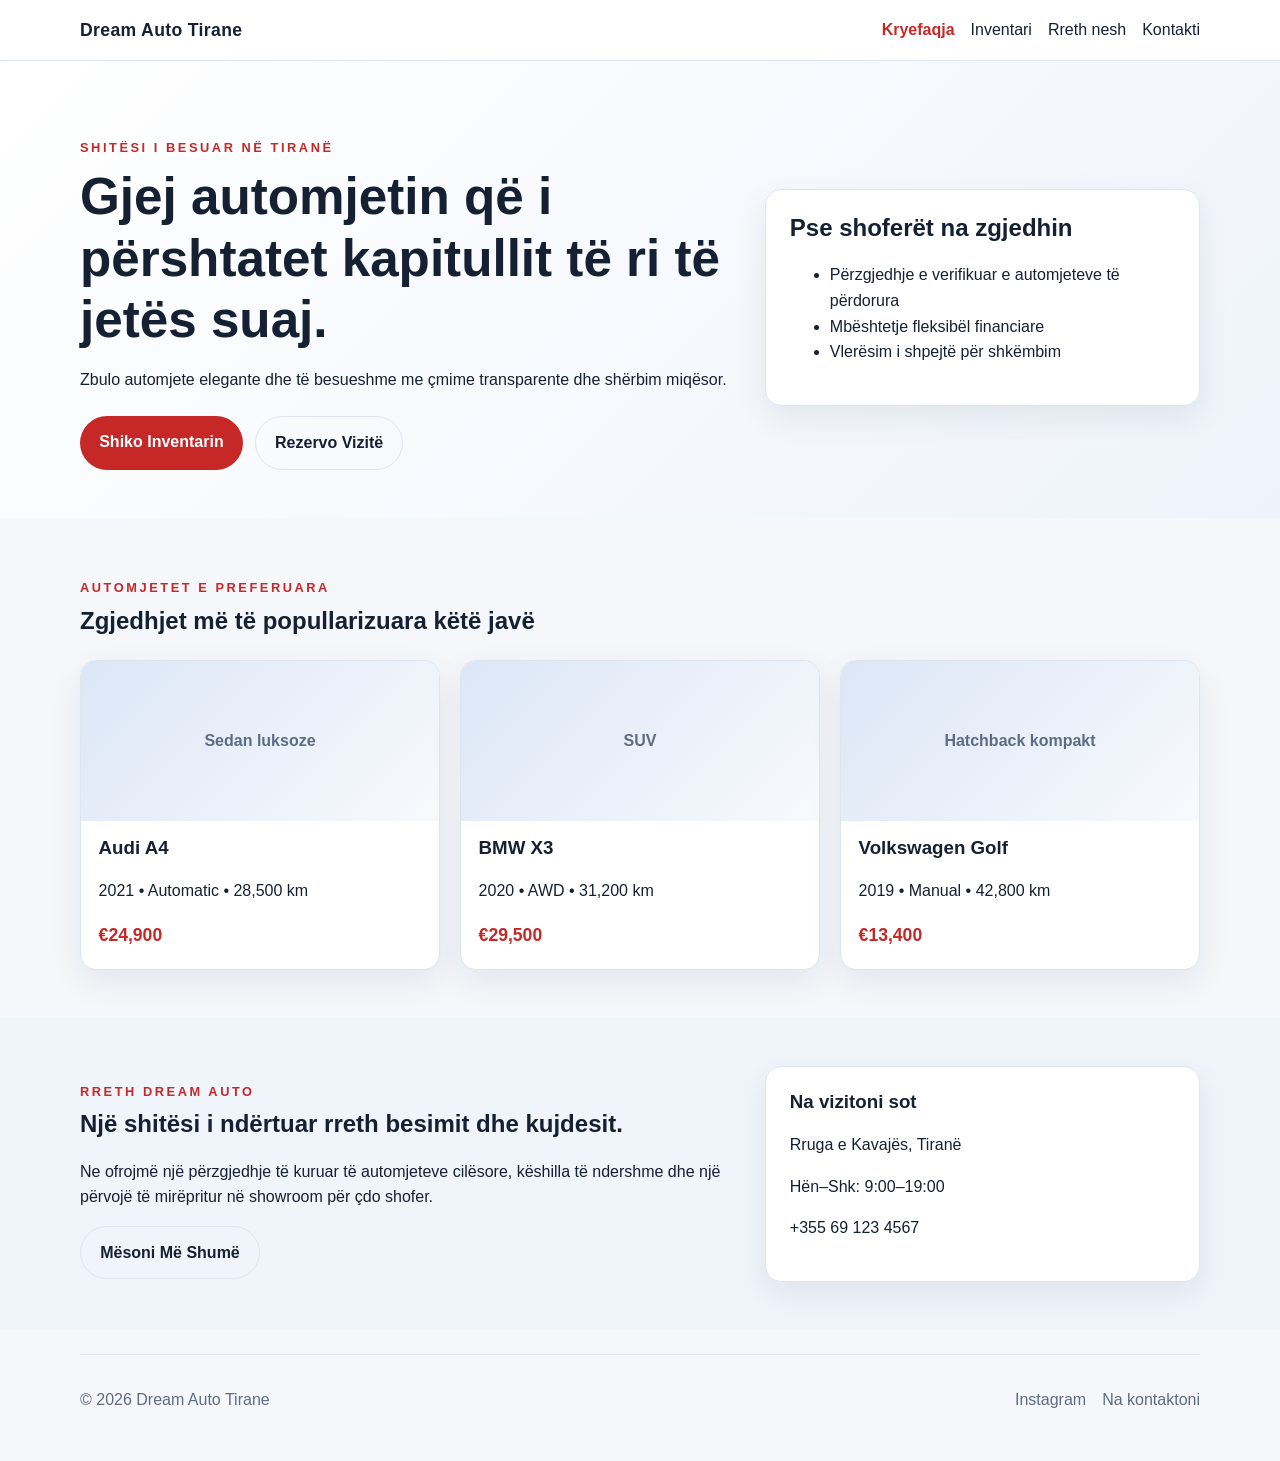
==== index.html @ b2a0489d "initial changes" ====
<!DOCTYPE html>
<html lang="sq">
  <head>
    <meta charset="UTF-8" />
    <meta name="viewport" content="width=device-width, initial-scale=1.0" />
    <meta
      name="description"
      content="Dream Auto Tirane ofron automjete premium të përdorura me një përvojë blerjeje të rafinuar."
    />
    <title>Dream Auto Tirane | Automjete Premium</title>
    <link rel="stylesheet" href="./css/style.css" />
  </head>
  <body>
    <header class="site-header">
      <div class="container nav-bar">
        <a class="brand" href="./index.html">Dream Auto Tirane</a>
        <button class="nav-toggle" aria-expanded="false" aria-controls="site-nav">
          <span></span>
          <span></span>
          <span></span>
          <span class="sr-only">Shfaq/Fshih navigacionin</span>
        </button>
        <nav id="site-nav" class="site-nav" aria-label="Navigimi kryesor">
          <a href="./index.html" class="active">Kryefaqja</a>
          <a href="./inventory.html">Inventari</a>
          <a href="./about.html">Rreth nesh</a>
          <a href="./contact.html">Kontakti</a>
        </nav>
      </div>
    </header>

    <main>
      <section class="hero">
        <div class="container hero-content">
          <div>
            <p class="eyebrow">Shitësi i besuar në Tiranë</p>
            <h1>Gjej automjetin që i përshtatet kapitullit të ri të jetës suaj.</h1>
            <p>
              Zbulo automjete elegante dhe të besueshme me çmime transparente dhe shërbim miqësor.
            </p>
            <div class="hero-actions">
              <a class="button primary" href="./inventory.html">Shiko Inventarin</a>
              <a class="button secondary" href="./contact.html">Rezervo Vizitë</a>
            </div>
          </div>
          <div class="hero-card" aria-label="Pikat kryesore të shitësit">
            <h2>Pse shoferët na zgjedhin</h2>
            <ul>
              <li>Përzgjedhje e verifikuar e automjeteve të përdorura</li>
              <li>Mbështetje fleksibël financiare</li>
              <li>Vlerësim i shpejtë për shkëmbim</li>
            </ul>
          </div>
        </div>
      </section>

      <section class="section">
        <div class="container">
          <div class="section-heading">
            <p class="eyebrow">Automjetet e preferuara</p>
            <h2>Zgjedhjet më të popullarizuara këtë javë</h2>
          </div>
          <div class="card-grid">
            <article class="card">
              <div class="vehicle-image placeholder">Sedan luksoze</div>
              <div class="card-body">
                <h3>Audi A4</h3>
                <p>2021 • Automatic • 28,500 km</p>
                <p class="price">€24,900</p>
              </div>
            </article>
            <article class="card">
              <div class="vehicle-image placeholder">SUV</div>
              <div class="card-body">
                <h3>BMW X3</h3>
                <p>2020 • AWD • 31,200 km</p>
                <p class="price">€29,500</p>
              </div>
            </article>
            <article class="card">
              <div class="vehicle-image placeholder">Hatchback kompakt</div>
              <div class="card-body">
                <h3>Volkswagen Golf</h3>
                <p>2019 • Manual • 42,800 km</p>
                <p class="price">€13,400</p>
              </div>
            </article>
          </div>
        </div>
      </section>

      <section class="section alt">
        <div class="container split-layout">
          <div>
            <p class="eyebrow">Rreth Dream Auto</p>
            <h2>Një shitësi i ndërtuar rreth besimit dhe kujdesit.</h2>
            <p>
              Ne ofrojmë një përzgjedhje të kuruar të automjeteve cilësore, këshilla të ndershme dhe një përvojë të mirëpritur në showroom për çdo shofer.
            </p>
            <a class="button secondary" href="./about.html">Mësoni Më Shumë</a>
          </div>
          <div class="info-panel">
            <h3>Na vizitoni sot</h3>
            <p>Rruga e Kavajës, Tiranë</p>
            <p>Hën–Shk: 9:00–19:00</p>
            <p>+355 69 123 4567</p>
          </div>
        </div>
      </section>
    </main>

    <footer class="site-footer">
      <div class="container footer-content">
        <p>© 2026 Dream Auto Tirane</p>
        <div class="footer-links">
          <a href="https://www.instagram.com/dreamautotirane/" target="_blank" rel="noreferrer">Instagram</a>
          <a href="./contact.html">Na kontaktoni</a>
        </div>
      </div>
    </footer>

    <script src="./js/main.js"></script>
  </body>
</html>
---- css/style.css ----
:root {
  --color-bg: #f5f7fb;
  --color-surface: #ffffff;
  --color-text: #162033;
  --color-muted: #5e6b84;
  --color-accent: #c62828;
  --color-accent-dark: #9b1c1c;
  --color-border: #dfe5ef;
  --radius: 16px;
  --shadow: 0 12px 32px rgba(22, 32, 51, 0.08);
}

* {
  box-sizing: border-box;
}

body {
  margin: 0;
  font-family: Inter, "Segoe UI", Roboto, Arial, sans-serif;
  line-height: 1.6;
  color: var(--color-text);
  background: var(--color-bg);
}

a {
  color: inherit;
  text-decoration: none;
}

img {
  max-width: 100%;
  display: block;
}

.container {
  width: min(1120px, calc(100% - 2rem));
  margin: 0 auto;
}

.site-header {
  background: var(--color-surface);
  border-bottom: 1px solid var(--color-border);
  position: sticky;
  top: 0;
  z-index: 10;
}

.nav-bar {
  display: flex;
  align-items: center;
  justify-content: space-between;
  padding: 1rem 0;
  gap: 1rem;
}

.brand {
  font-weight: 700;
  font-size: 1.1rem;
  letter-spacing: 0.02em;
}

.nav-toggle {
  border: none;
  background: transparent;
  display: flex;
  flex-direction: column;
  gap: 0.25rem;
  padding: 0.25rem;
  cursor: pointer;
}

.nav-toggle span {
  width: 24px;
  height: 2px;
  background: var(--color-text);
}

.site-nav {
  display: none;
  flex-direction: column;
  gap: 0.75rem;
  position: absolute;
  top: 100%;
  right: 1rem;
  background: var(--color-surface);
  padding: 1rem;
  border: 1px solid var(--color-border);
  border-radius: var(--radius);
  box-shadow: var(--shadow);
}

.site-nav.open {
  display: flex;
}

.site-nav a.active {
  color: var(--color-accent);
  font-weight: 600;
}

.hero {
  padding: 4rem 0 3rem;
  background: linear-gradient(135deg, #ffffff 0%, #eef3fb 100%);
}

.hero-content,
.split-layout,
.about-layout,
.contact-layout {
  display: grid;
  gap: 2rem;
}

.eyebrow {
  text-transform: uppercase;
  letter-spacing: 0.2em;
  font-size: 0.8rem;
  color: var(--color-accent);
  font-weight: 700;
  margin-bottom: 0.5rem;
}

h1,
h2,
h3 {
  line-height: 1.2;
  margin-top: 0;
}

.hero h1 {
  font-size: clamp(2rem, 4vw, 3.2rem);
  margin-bottom: 1rem;
}

.hero-actions {
  display: flex;
  flex-wrap: wrap;
  gap: 0.75rem;
  margin-top: 1.5rem;
}

.button {
  display: inline-block;
  padding: 0.8rem 1.2rem;
  border-radius: 999px;
  font-weight: 600;
  transition: background 0.2s ease;
}

.button.primary {
  background: var(--color-accent);
  color: #fff;
}

.button.primary:hover,
.button.primary:focus-visible {
  background: var(--color-accent-dark);
}

.button.secondary {
  background: transparent;
  border: 1px solid var(--color-border);
}

.hero-card,
.info-panel,
.contact-form,
.card {
  background: var(--color-surface);
  border: 1px solid var(--color-border);
  border-radius: var(--radius);
  box-shadow: var(--shadow);
}

.hero-card {
  padding: 1.5rem;
}

.section {
  padding: 3rem 0;
}

.section.alt {
  background: #f0f4fb;
}

.section-heading {
  margin-bottom: 1.5rem;
}

.card-grid {
  display: grid;
  gap: 1.25rem;
}

.card {
  overflow: hidden;
}

.vehicle-image {
  min-height: 160px;
  display: grid;
  place-items: center;
  background: linear-gradient(135deg, #dce6f6, #f7fafd);
  color: var(--color-muted);
  font-weight: 600;
}

.card-body {
  padding: 1rem 1.1rem 1.25rem;
}

.price {
  font-size: 1.1rem;
  font-weight: 700;
  color: var(--color-accent);
  margin-bottom: 0;
}

.info-panel {
  padding: 1.5rem;
}

.contact-form {
  display: flex;
  flex-direction: column;
  gap: 0.7rem;
  padding: 1.25rem;
}

.contact-form input,
.contact-form textarea {
  padding: 0.8rem 0.9rem;
  border: 1px solid var(--color-border);
  border-radius: 10px;
  font: inherit;
}

.contact-form input:focus,
.contact-form textarea:focus {
  outline: 2px solid rgba(198, 40, 40, 0.2);
  border-color: var(--color-accent);
}

.form-status {
  min-height: 1.4rem;
  color: var(--color-accent);
  font-weight: 600;
}

.site-footer {
  padding: 1.5rem 0 2rem;
  color: var(--color-muted);
}

.footer-content {
  display: flex;
  justify-content: space-between;
  gap: 1rem;
  align-items: center;
  border-top: 1px solid var(--color-border);
  padding-top: 1rem;
}

.footer-links {
  display: flex;
  gap: 1rem;
  flex-wrap: wrap;
}

.sr-only {
  position: absolute;
  width: 1px;
  height: 1px;
  padding: 0;
  margin: -1px;
  overflow: hidden;
  clip: rect(0, 0, 0, 0);
  white-space: nowrap;
  border: 0;
}

@media (min-width: 700px) {
  .site-nav {
    display: flex;
    position: static;
    flex-direction: row;
    gap: 1rem;
    padding: 0;
    background: transparent;
    border: 0;
    box-shadow: none;
  }

  .nav-toggle {
    display: none;
  }

  .card-grid {
    grid-template-columns: repeat(2, minmax(0, 1fr));
  }

  .hero-content,
  .split-layout,
  .about-layout,
  .contact-layout {
    grid-template-columns: 1.2fr 0.8fr;
    align-items: center;
  }
}

@media (min-width: 960px) {
  .card-grid {
    grid-template-columns: repeat(3, minmax(0, 1fr));
  }
}
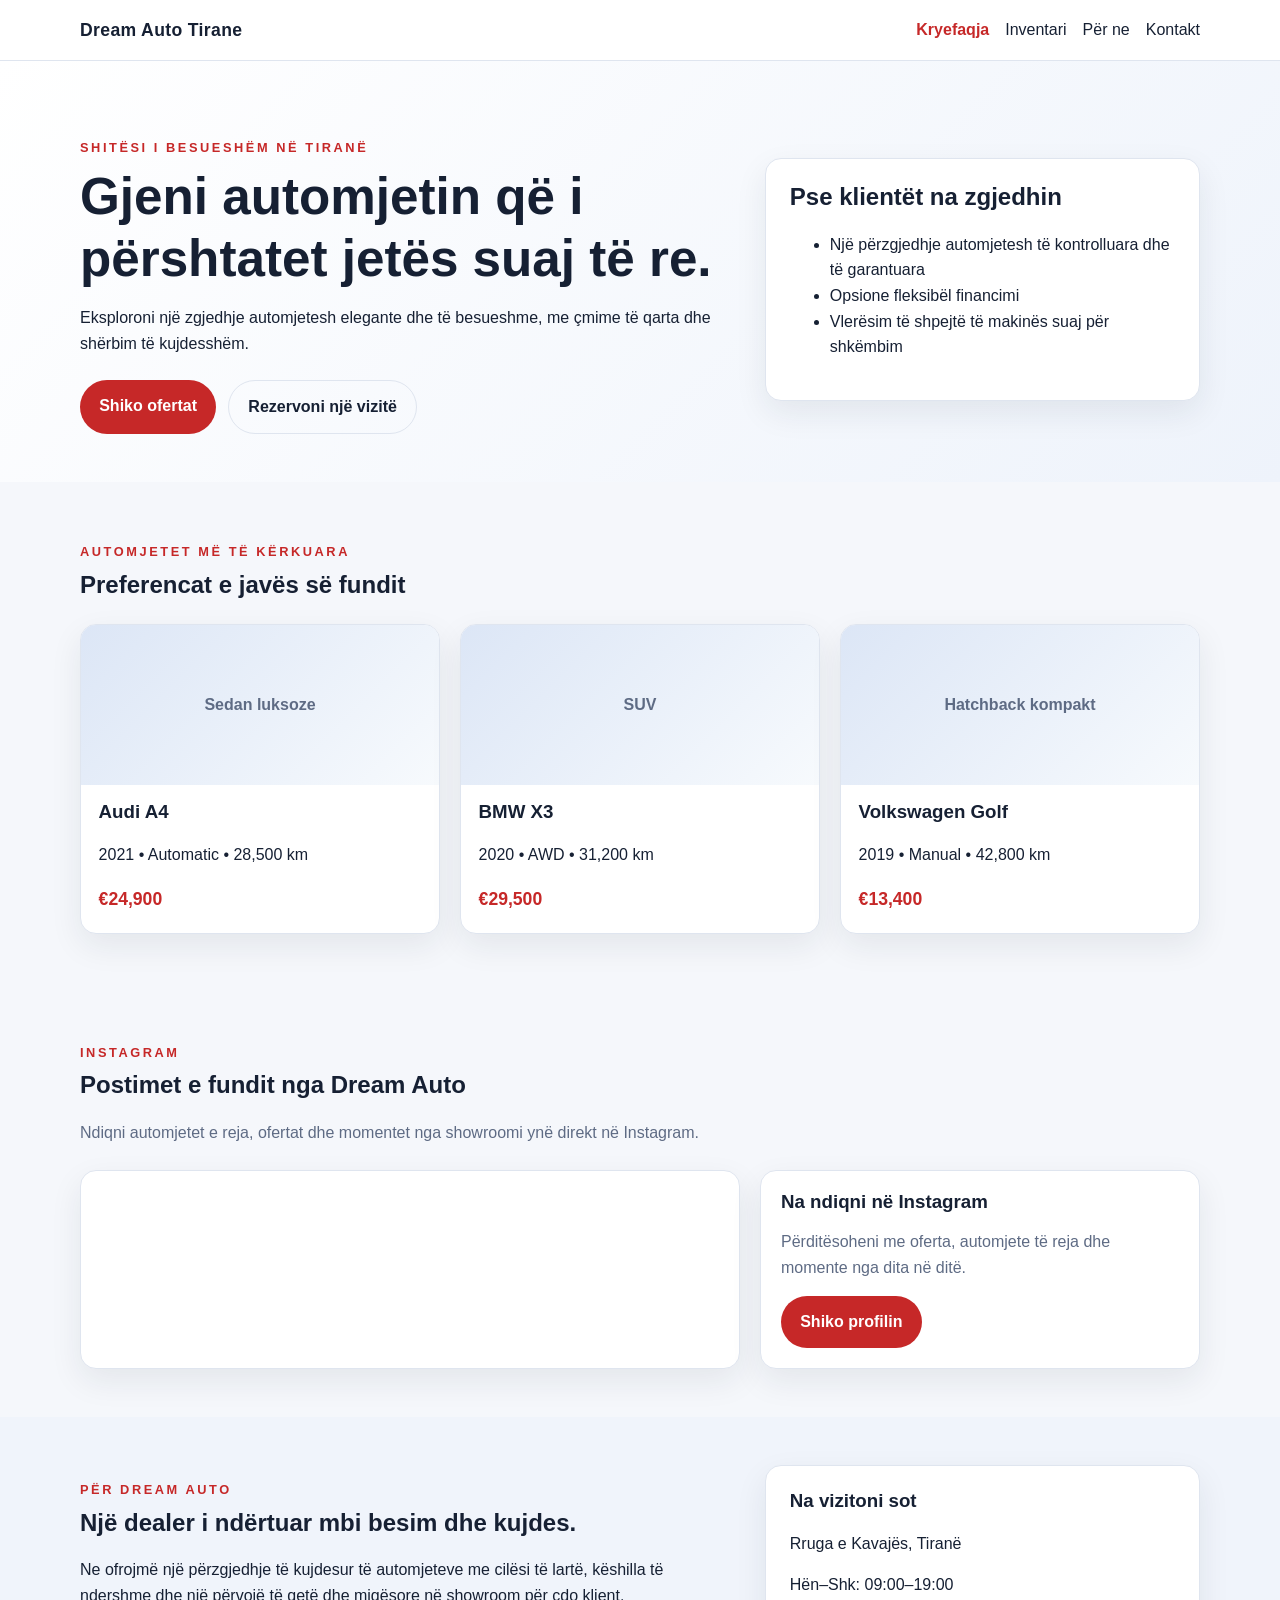
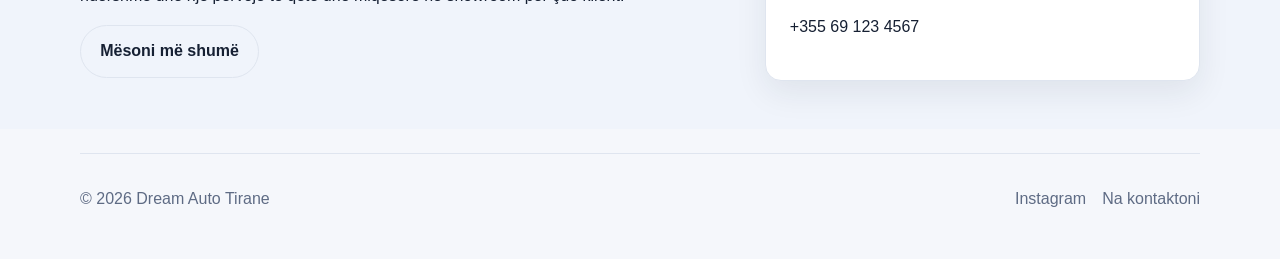
==== commit f576f501: "more organic language" ====
--- a/index.html
+++ b/index.html
@@ -5,7 +5,7 @@
     <meta name="viewport" content="width=device-width, initial-scale=1.0" />
     <meta
       name="description"
-      content="Dream Auto Tirane ofron automjete premium të përdorura me një përvojë blerjeje të rafinuar."
+      content="Dream Auto Tirane ofron automjete premium të përdorura me një përvojë blerjeje të qetë, të sigurt dhe të besueshme."
     />
     <title>Dream Auto Tirane | Automjete Premium</title>
     <link rel="stylesheet" href="./css/style.css" />
@@ -23,8 +23,8 @@
         <nav id="site-nav" class="site-nav" aria-label="Navigimi kryesor">
           <a href="./index.html" class="active">Kryefaqja</a>
           <a href="./inventory.html">Inventari</a>
-          <a href="./about.html">Rreth nesh</a>
-          <a href="./contact.html">Kontakti</a>
+          <a href="./about.html">Për ne</a>
+          <a href="./contact.html">Kontakt</a>
         </nav>
       </div>
     </header>
@@ -33,22 +33,22 @@
       <section class="hero">
         <div class="container hero-content">
           <div>
-            <p class="eyebrow">Shitësi i besuar në Tiranë</p>
-            <h1>Gjej automjetin që i përshtatet kapitullit të ri të jetës suaj.</h1>
+            <p class="eyebrow">Shitësi i besueshëm në Tiranë</p>
+            <h1>Gjeni automjetin që i përshtatet jetës suaj të re.</h1>
             <p>
-              Zbulo automjete elegante dhe të besueshme me çmime transparente dhe shërbim miqësor.
+              Eksploroni një zgjedhje automjetesh elegante dhe të besueshme, me çmime të qarta dhe shërbim të kujdesshëm.
             </p>
             <div class="hero-actions">
-              <a class="button primary" href="./inventory.html">Shiko Inventarin</a>
-              <a class="button secondary" href="./contact.html">Rezervo Vizitë</a>
+              <a class="button primary" href="./inventory.html">Shiko ofertat</a>
+              <a class="button secondary" href="./contact.html">Rezervoni një vizitë</a>
             </div>
           </div>
           <div class="hero-card" aria-label="Pikat kryesore të shitësit">
-            <h2>Pse shoferët na zgjedhin</h2>
+            <h2>Pse klientët na zgjedhin</h2>
             <ul>
-              <li>Përzgjedhje e verifikuar e automjeteve të përdorura</li>
-              <li>Mbështetje fleksibël financiare</li>
-              <li>Vlerësim i shpejtë për shkëmbim</li>
+              <li>Një përzgjedhje automjetesh të kontrolluara dhe të garantuara</li>
+              <li>Opsione fleksibël financimi</li>
+              <li>Vlerësim të shpejtë të makinës suaj për shkëmbim</li>
             </ul>
           </div>
         </div>
@@ -57,8 +57,8 @@
       <section class="section">
         <div class="container">
           <div class="section-heading">
-            <p class="eyebrow">Automjetet e preferuara</p>
-            <h2>Zgjedhjet më të popullarizuara këtë javë</h2>
+            <p class="eyebrow">Automjetet më të kërkuara</p>
+            <h2>Preferencat e javës së fundit</h2>
           </div>
           <div class="card-grid">
             <article class="card">
@@ -89,20 +89,48 @@
         </div>
       </section>
 
+      <section class="section">
+        <div class="container">
+          <div class="section-heading">
+            <p class="eyebrow">Instagram</p>
+            <h2>Postimet e fundit nga Dream Auto</h2>
+            <p class="section-description">
+              Ndiqni automjetet e reja, ofertat dhe momentet nga showroomi ynë direkt në Instagram.
+            </p>
+          </div>
+          <div class="instagram-grid">
+            <div class="instagram-embed-card">
+              <blockquote
+                class="instagram-media"
+                data-instgrm-permalink="https://www.instagram.com/dreamautotirane/"
+                data-instgrm-version="14"
+              ></blockquote>
+            </div>
+            <div class="instagram-link-card">
+              <h3>Na ndiqni në Instagram</h3>
+              <p>Përditësoheni me oferta, automjete të reja dhe momente nga dita në ditë.</p>
+              <a class="button primary" href="https://www.instagram.com/dreamautotirane/" target="_blank" rel="noreferrer">
+                Shiko profilin
+              </a>
+            </div>
+          </div>
+        </div>
+      </section>
+
       <section class="section alt">
         <div class="container split-layout">
           <div>
-            <p class="eyebrow">Rreth Dream Auto</p>
-            <h2>Një shitësi i ndërtuar rreth besimit dhe kujdesit.</h2>
+            <p class="eyebrow">Për Dream Auto</p>
+            <h2>Një dealer i ndërtuar mbi besim dhe kujdes.</h2>
             <p>
-              Ne ofrojmë një përzgjedhje të kuruar të automjeteve cilësore, këshilla të ndershme dhe një përvojë të mirëpritur në showroom për çdo shofer.
+              Ne ofrojmë një përzgjedhje të kujdesur të automjeteve me cilësi të lartë, këshilla të ndershme dhe një përvojë të qetë dhe miqësore në showroom për çdo klient.
             </p>
-            <a class="button secondary" href="./about.html">Mësoni Më Shumë</a>
+            <a class="button secondary" href="./about.html">Mësoni më shumë</a>
           </div>
           <div class="info-panel">
             <h3>Na vizitoni sot</h3>
             <p>Rruga e Kavajës, Tiranë</p>
-            <p>Hën–Shk: 9:00–19:00</p>
+            <p>Hën–Shk: 09:00–19:00</p>
             <p>+355 69 123 4567</p>
           </div>
         </div>
@@ -120,5 +148,6 @@
     </footer>
 
     <script src="./js/main.js"></script>
+    <script async src="https://www.instagram.com/embed.js"></script>
   </body>
 </html>
--- a/css/style.css
+++ b/css/style.css
@@ -188,6 +188,11 @@
   margin-bottom: 1.5rem;
 }
 
+.section-description {
+  color: var(--color-muted);
+  max-width: 720px;
+}
+
 .card-grid {
   display: grid;
   gap: 1.25rem;
@@ -219,6 +224,30 @@
 
 .info-panel {
   padding: 1.5rem;
+}
+
+.instagram-grid {
+  display: grid;
+  gap: 1.25rem;
+  align-items: start;
+}
+
+.instagram-embed-card,
+.instagram-link-card {
+  background: var(--color-surface);
+  border: 1px solid var(--color-border);
+  border-radius: var(--radius);
+  box-shadow: var(--shadow);
+  padding: 1.25rem;
+}
+
+.instagram-link-card h3 {
+  margin-bottom: 0.5rem;
+}
+
+.instagram-link-card p {
+  color: var(--color-muted);
+  margin-bottom: 1rem;
 }
 
 .contact-form {
@@ -307,6 +336,11 @@
     grid-template-columns: 1.2fr 0.8fr;
     align-items: center;
   }
+
+  .instagram-grid {
+    grid-template-columns: 1.2fr 0.8fr;
+    align-items: stretch;
+  }
 }
 
 @media (min-width: 960px) {
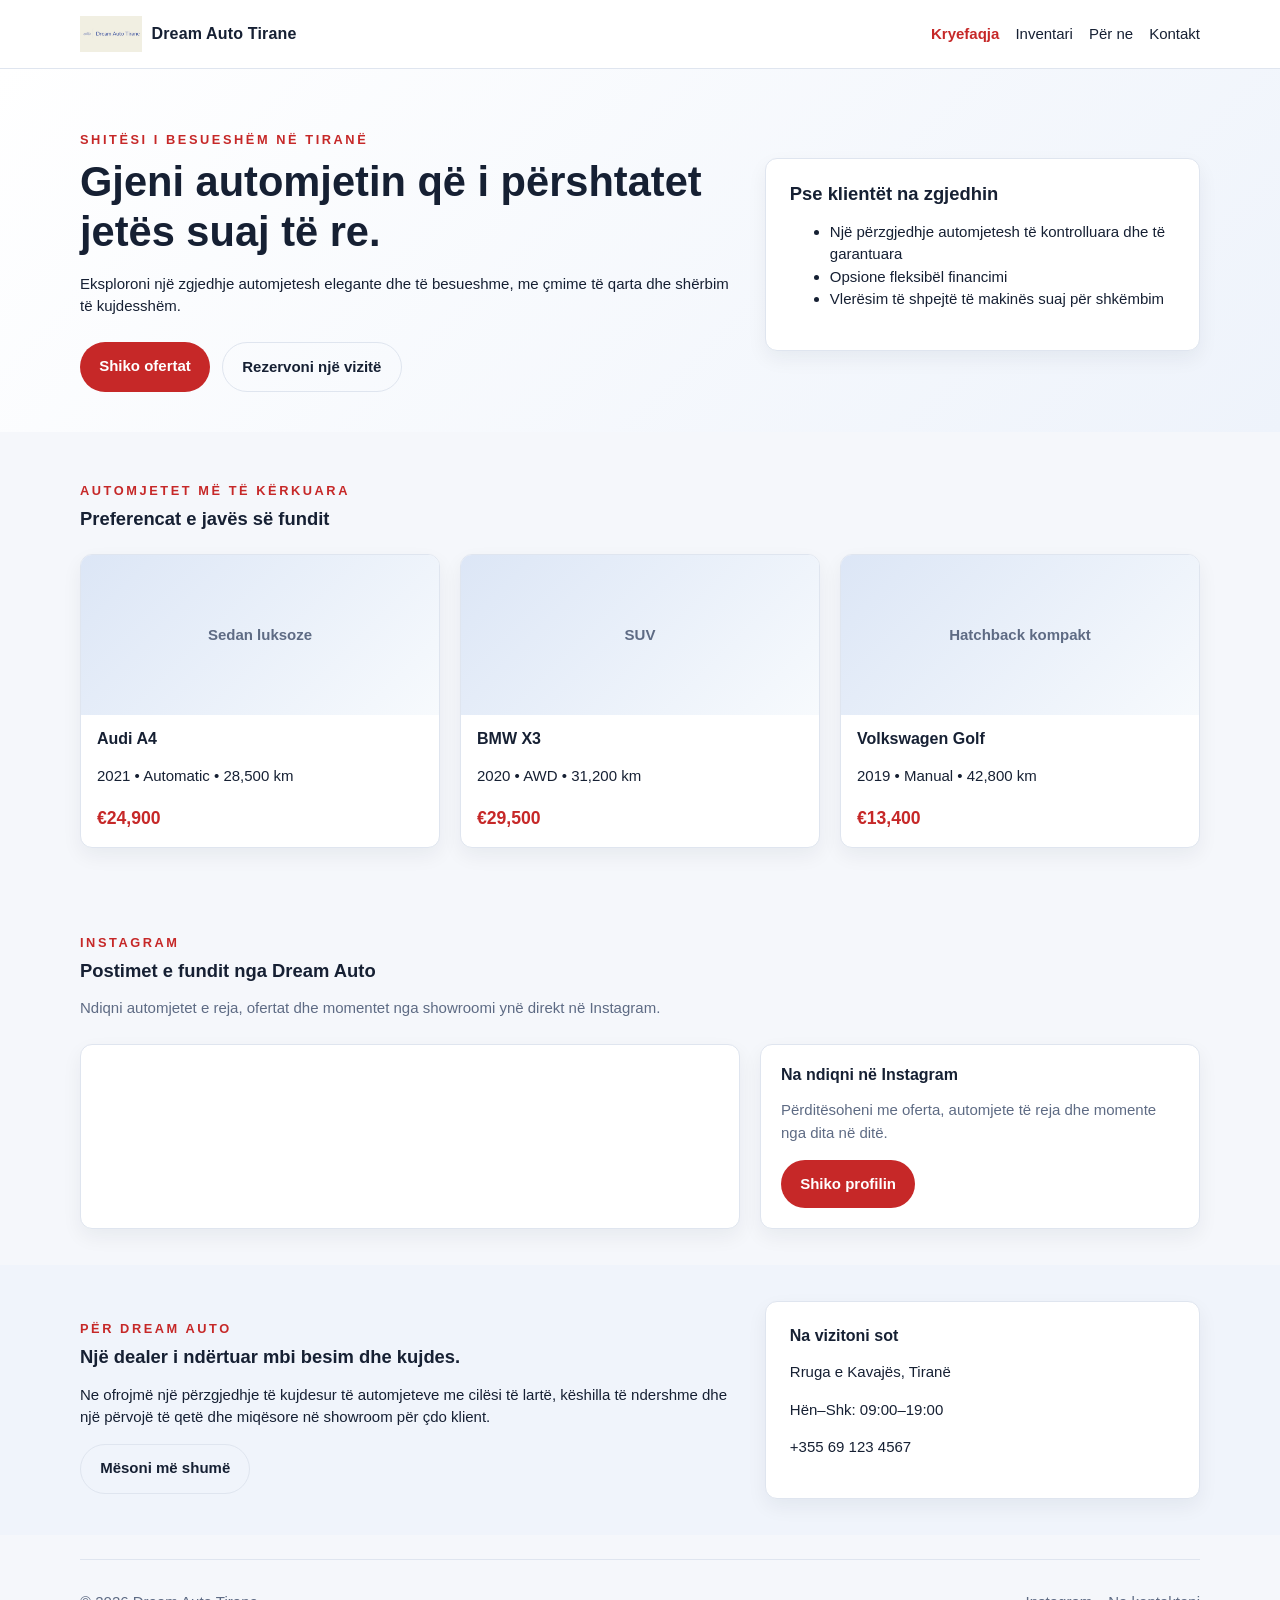
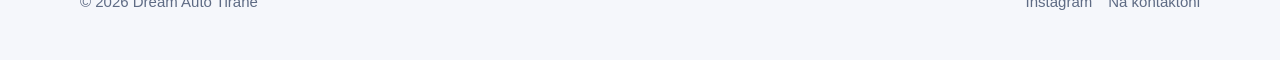
==== commit e42ab3ee: "logo change" ====
--- a/index.html
+++ b/index.html
@@ -13,7 +13,10 @@
   <body>
     <header class="site-header">
       <div class="container nav-bar">
-        <a class="brand" href="./index.html">Dream Auto Tirane</a>
+        <a class="brand" href="./index.html">
+          <img src="./images/logo.jpg" alt="Dream Auto Tirane logo" class="logo" />
+          <span class="brand-text">Dream Auto Tirane</span>
+        </a>
         <button class="nav-toggle" aria-expanded="false" aria-controls="site-nav">
           <span></span>
           <span></span>
--- a/css/style.css
+++ b/css/style.css
@@ -6,8 +6,8 @@
   --color-accent: #c62828;
   --color-accent-dark: #9b1c1c;
   --color-border: #dfe5ef;
-  --radius: 16px;
-  --shadow: 0 12px 32px rgba(22, 32, 51, 0.08);
+  --radius: 12px;
+  --shadow: 0 8px 20px rgba(22, 32, 51, 0.06);
 }
 
 * {
@@ -17,7 +17,8 @@
 body {
   margin: 0;
   font-family: Inter, "Segoe UI", Roboto, Arial, sans-serif;
-  line-height: 1.6;
+  line-height: 1.5;
+  font-size: 15px;
   color: var(--color-text);
   background: var(--color-bg);
 }
@@ -99,7 +100,7 @@
 }
 
 .hero {
-  padding: 4rem 0 3rem;
+  padding: 3rem 0 2.5rem;
   background: linear-gradient(135deg, #ffffff 0%, #eef3fb 100%);
 }
 
@@ -128,7 +129,7 @@
 }
 
 .hero h1 {
-  font-size: clamp(2rem, 4vw, 3.2rem);
+  font-size: clamp(1.8rem, 3.5vw, 2.6rem);
   margin-bottom: 1rem;
 }
 
@@ -177,7 +178,7 @@
 }
 
 .section {
-  padding: 3rem 0;
+  padding: 2.25rem 0;
 }
 
 .section.alt {
@@ -211,8 +212,28 @@
   font-weight: 600;
 }
 
+/* Header / logo */
+.brand {
+  display: flex;
+  align-items: center;
+  gap: 0.6rem;
+  font-weight: 700;
+  font-size: 1rem;
+}
+
+.logo {
+  height: 36px;
+  width: auto;
+  display: block;
+}
+
+.brand-text {
+  font-weight: 700;
+  letter-spacing: 0.01em;
+}
+
 .card-body {
-  padding: 1rem 1.1rem 1.25rem;
+  padding: 0.9rem 1rem 1rem;
 }
 
 .price {
@@ -295,6 +316,15 @@
   display: flex;
   gap: 1rem;
   flex-wrap: wrap;
+}
+
+/* Slightly smaller headings for a cleaner desktop layout */
+h2 {
+  font-size: 1.15rem;
+}
+
+h3 {
+  font-size: 1rem;
 }
 
 .sr-only {
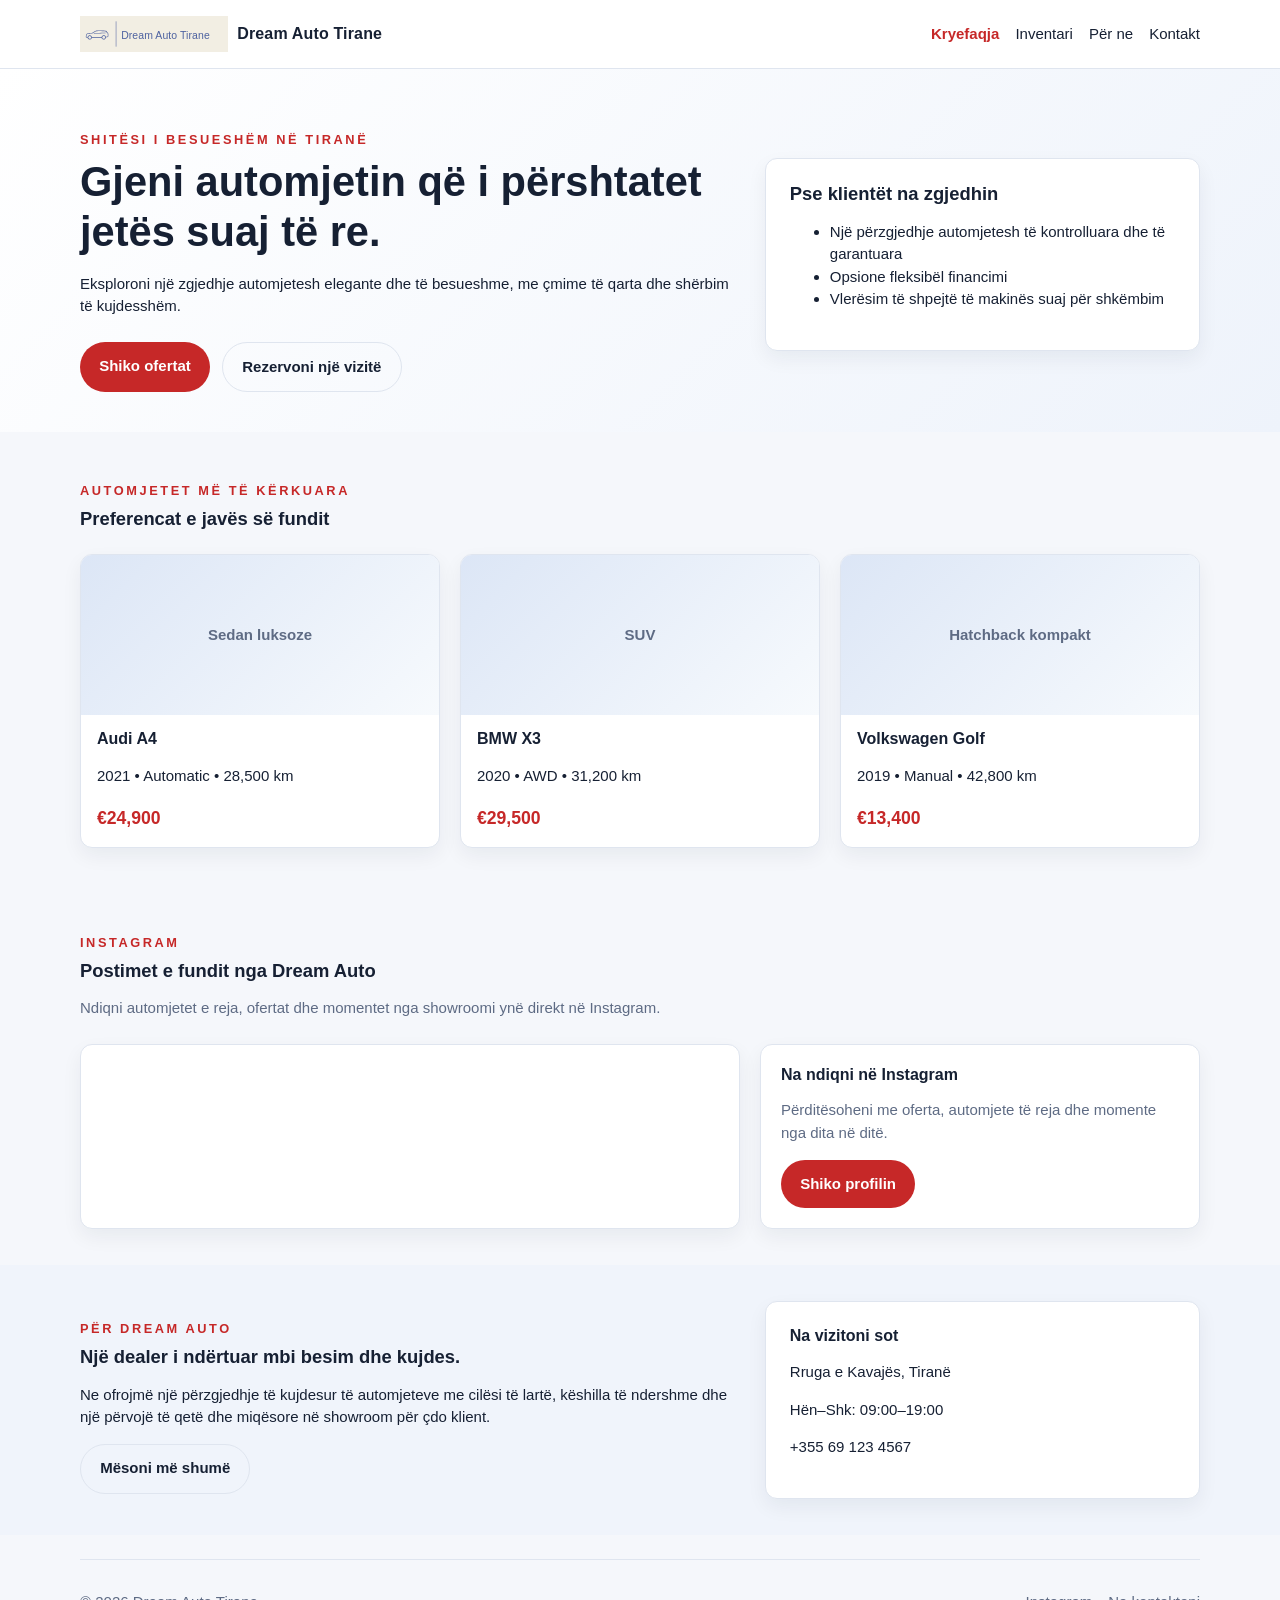
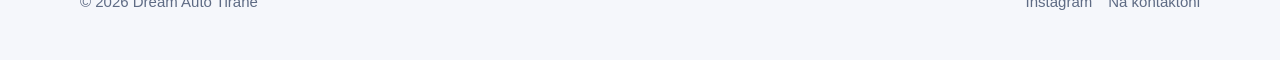
==== commit 728137bd: "logo change" ====
--- a/index.html
+++ b/index.html
@@ -14,7 +14,7 @@
     <header class="site-header">
       <div class="container nav-bar">
         <a class="brand" href="./index.html">
-          <img src="./images/logo.jpg" alt="Dream Auto Tirane logo" class="logo" />
+          <img src="./images/logo.svg" alt="Dream Auto Tirane logo" class="logo" />
           <span class="brand-text">Dream Auto Tirane</span>
         </a>
         <button class="nav-toggle" aria-expanded="false" aria-controls="site-nav">
